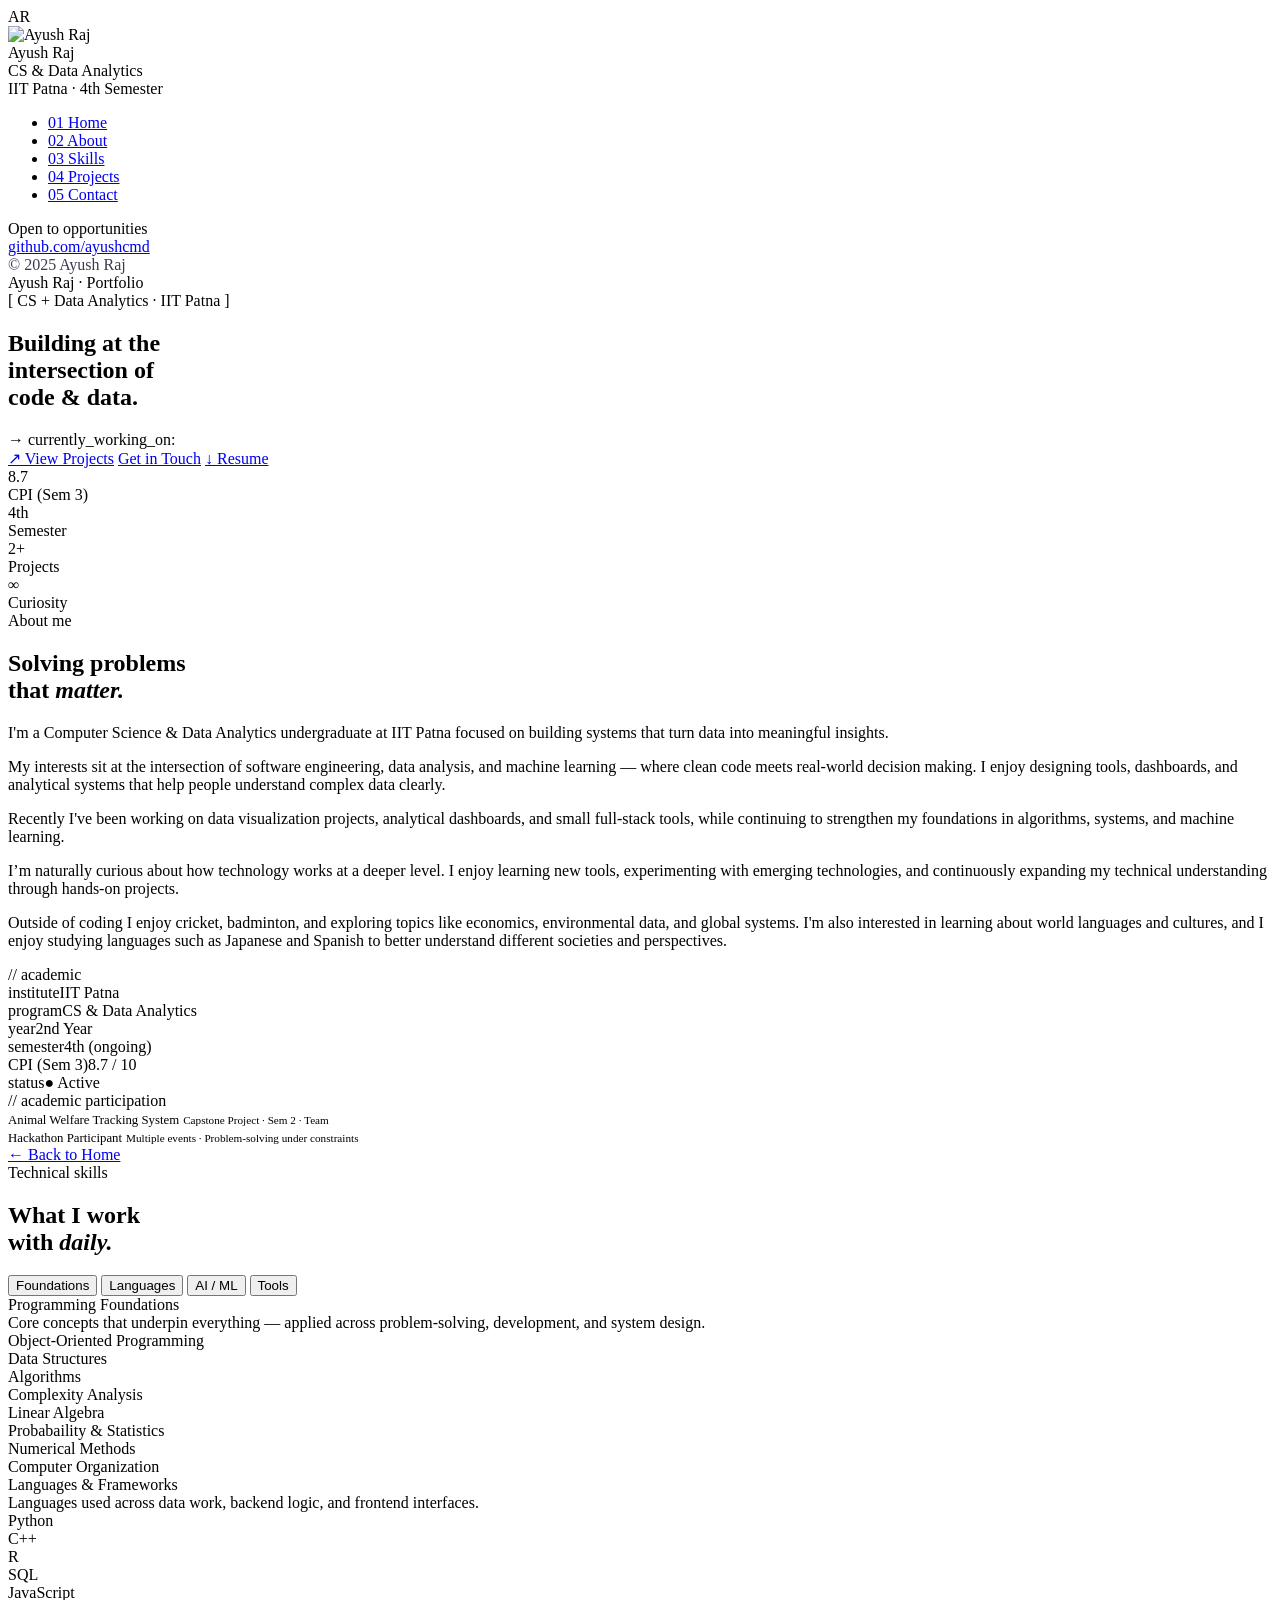
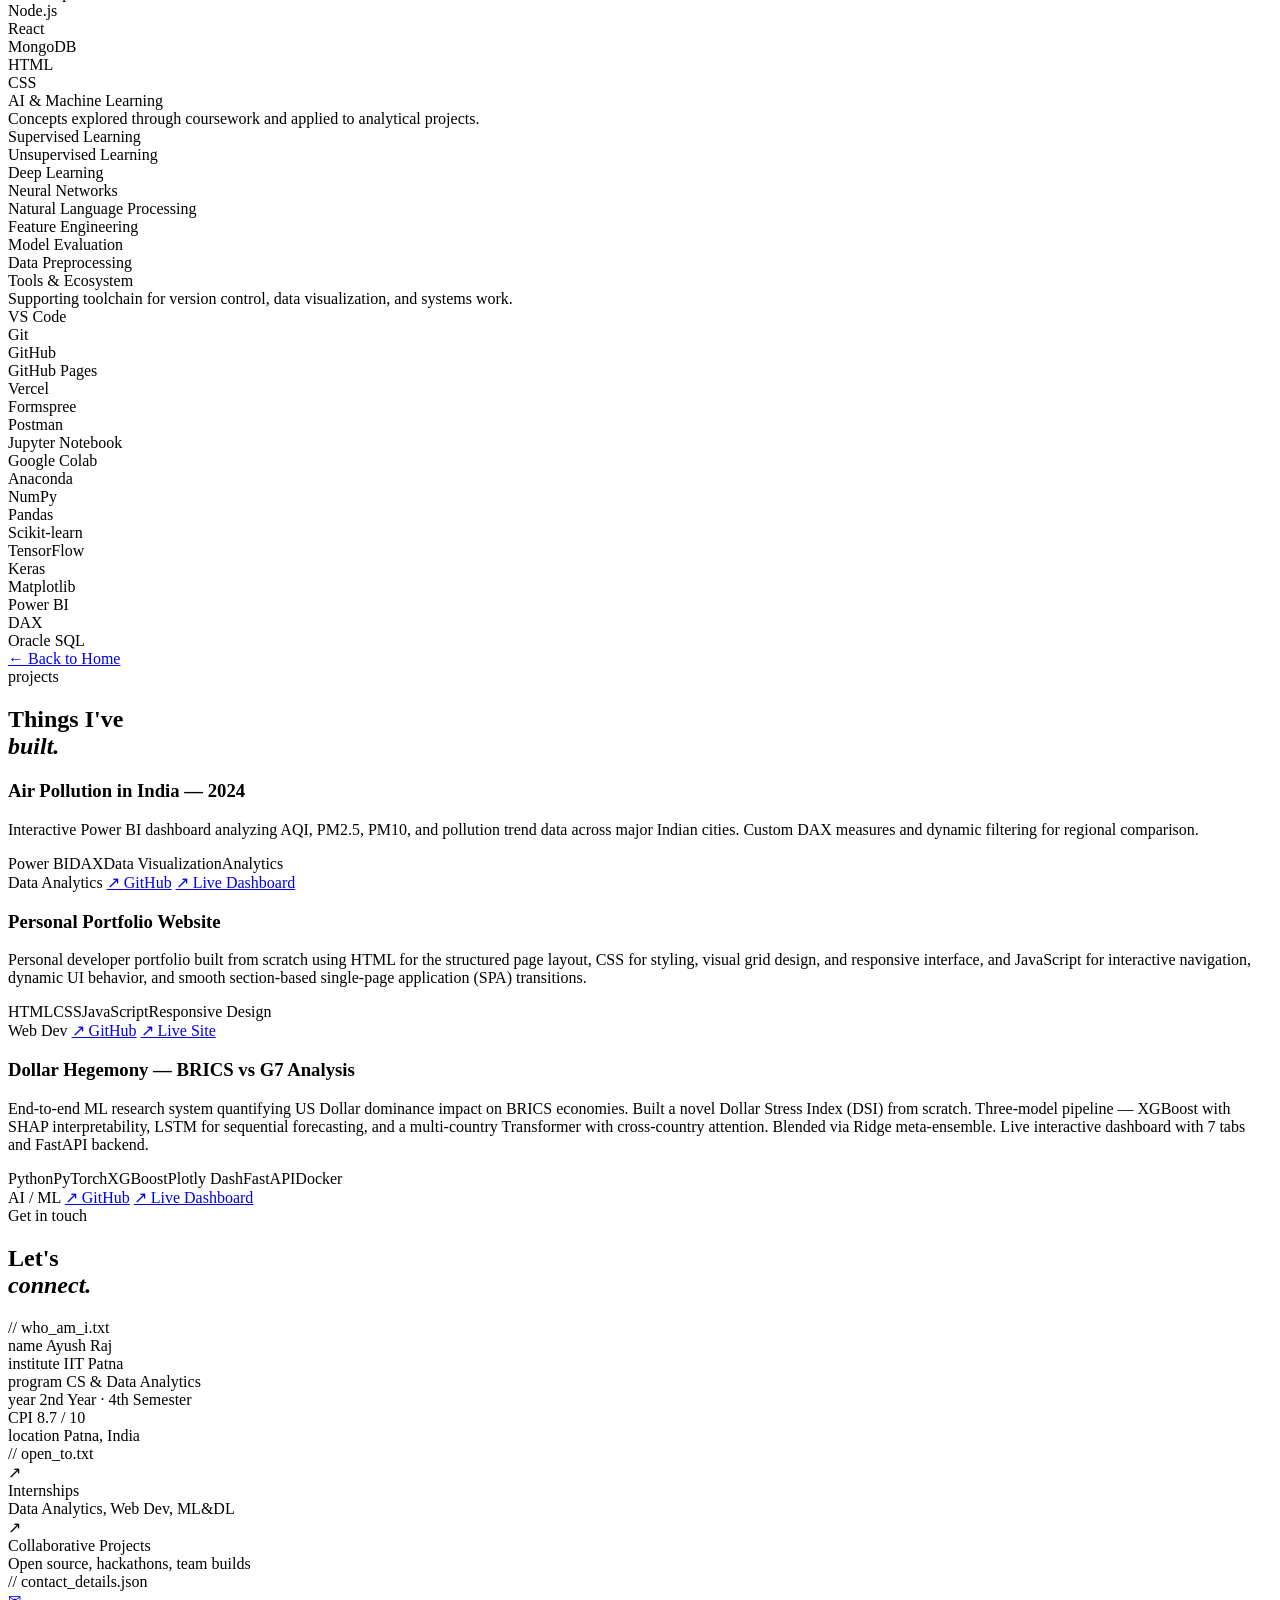
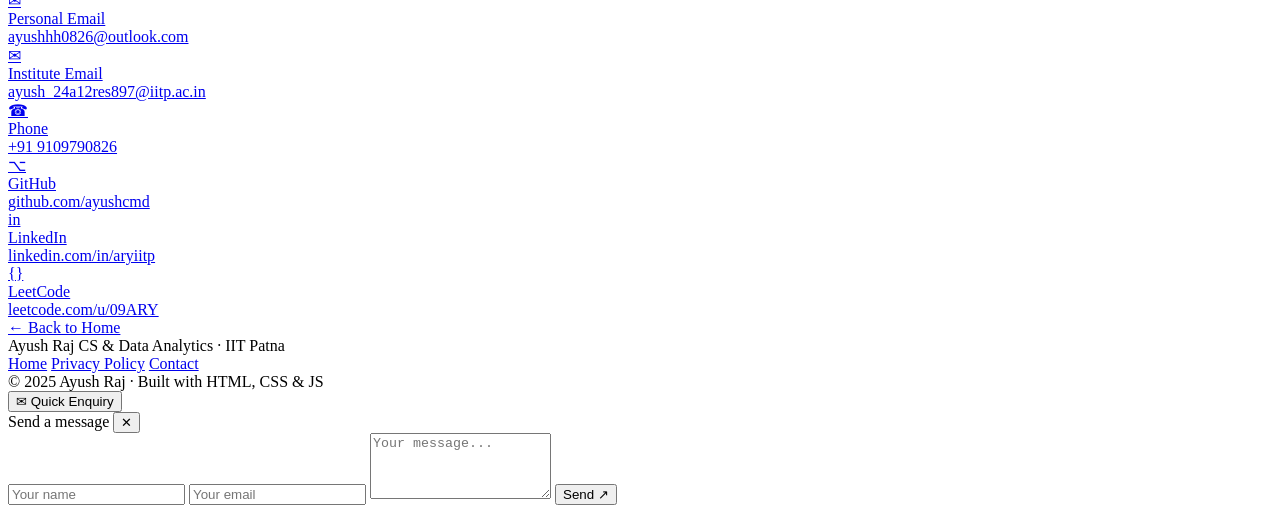
==== index.html @ ccffc826 "feat: update Dollar Hegemony project card with live links" ====
<!DOCTYPE html>
<html lang="en">
<head>
  <meta charset="UTF-8" />
  <meta name="viewport" content="width=device-width, initial-scale=1.0" />
  <title>Ayush Raj — Portfolio</title>

  <!-- Google Fonts -->
  <link rel="preconnect" href="https://fonts.googleapis.com">
  <link href="https://fonts.googleapis.com/css2?family=Syne:wght@400;600;700;800&family=JetBrains+Mono:wght@300;400;500&family=Instrument+Serif:ital@0;1&display=swap" rel="stylesheet">

  <!-- Stylesheet -->
  <link rel="stylesheet" href="style.css" />
</head>
<body>

<div id="cursor-dot"></div>
<div id="cursor-ring"></div>
<div id="grid-bg"></div>
<div id="glow-blob"></div>
<div class="mobile-header">
  <div class="mobile-brand">AR</div>
  <div class="hamburger" id="hamburger"><span></span><span></span><span></span></div>
</div>

<aside class="sidebar" id="sidebar">
  <div class="sidebar-brand">
  <img src="assets/ayush.png" alt="Ayush Raj" class="sidebar-avatar" />
  <div class="brand-name">Ayush Raj</div>
  <div class="brand-role">CS &amp; Data Analytics</div>
  <div class="coord-marker">IIT Patna · 4th Semester</div>
</div>
  
  <ul class="sidebar-nav">
    <li><a href="#" data-section="home" class="active"><span class="nav-index">01</span> Home</a></li>
    <li><a href="#" data-section="about"><span class="nav-index">02</span> About</a></li>
    <li><a href="#" data-section="skills"><span class="nav-index">03</span> Skills</a></li>
    <li><a href="#" data-section="projects"><span class="nav-index">04</span> Projects</a></li>
    <li><a href="#" data-section="contact"><span class="nav-index">05</span> Contact</a></li>
  </ul>
  <div class="sidebar-footer">
    <div class="status-row"><div class="status-dot"></div><span>Open to opportunities</span></div>
    <a href="https://github.com/ayushcmd" target="_blank">github.com/ayushcmd</a><br>
    <span style="color:#3a3a50">© 2025 Ayush Raj</span>
  </div>
</aside>
<main class="main">
  <section id="home" class="section active">
    <div class="section-label">Ayush Raj · Portfolio</div>
    <div class="home-eyebrow">[ CS + Data Analytics · IIT Patna ]</div>
    <h1 class="home-title">Building at the<br>intersection of<br><span class="italic-name">code &amp; data.</span></h1>
    <div class="typewriter-wrap"><span class="typewriter-prefix">→ currently_working_on:</span><span id="typewriter"></span><span class="typewriter-cursor"></span></div>
    <div class="home-cta">
      <a href="#" class="btn-primary" data-section="projects">↗ View Projects</a>
      <a href="#" class="btn-ghost" data-section="contact">Get in Touch</a>
      <a href="#" class="btn-resume" title="Resume coming soon">↓ Resume</a>
      
    </div>
    <div class="home-stats">
      <div class="stat-chip"><div class="stat-value">8.7</div><div class="stat-label">CPI (Sem 3)</div></div>
      <div class="stat-chip"><div class="stat-value">4th</div><div class="stat-label">Semester</div></div>
      <div class="stat-chip"><div class="stat-value">2+</div><div class="stat-label">Projects</div></div>
      <div class="stat-chip"><div class="stat-value">∞</div><div class="stat-label">Curiosity</div></div>
    </div>
   
</div>  
  </section>
  
  <section id="about" class="section">
    <div class="section-label">About me</div>
    <div class="about-grid">
      <div class="about-left">
        <h2>Solving problems<br>that <em>matter.</em></h2>
        <div class="about-body">
          <p>I'm a Computer Science & Data Analytics undergraduate at IIT Patna focused on building systems that turn data into meaningful insights.</p>
          <p> My interests sit at the intersection of software engineering, data analysis, and machine learning — where clean code meets real-world decision making. I enjoy designing tools, dashboards, and analytical systems that help people understand complex data clearly.</p>
          <p> Recently I've been working on data visualization projects, analytical dashboards, and small full-stack tools, while continuing to strengthen my foundations in algorithms, systems, and machine learning.</p>
          <p> I’m naturally curious about how technology works at a deeper level. I enjoy learning new tools, experimenting with emerging technologies, and continuously expanding my technical understanding through hands-on projects.</p>
          <p> Outside of coding I enjoy cricket, badminton, and exploring topics like economics, environmental data, and global systems. I'm also interested in learning about world languages and cultures, and I enjoy studying languages such as Japanese and Spanish to better understand different societies and perspectives.</p>
        </div>
        
      </div>
      <div class="about-right">
        <div class="academic-card">
          <div class="academic-card-title">// academic</div>
          <div class="academic-rows">
            <div class="academic-row"><span class="key">institute</span><span class="val">IIT Patna</span></div>
            <div class="academic-row"><span class="key">program</span><span class="val">CS &amp; Data Analytics</span></div>
            <div class="academic-row"><span class="key">year</span><span class="val">2nd Year</span></div>
            <div class="academic-row"><span class="key">semester</span><span class="val">4th (ongoing)</span></div>
            <div class="academic-row"><span class="key">CPI (Sem 3)</span><span class="val highlight-cpi">8.7 / 10</span></div>
            <div class="academic-row"><span class="key">status</span><span class="val" style="color:var(--mint)">● Active</span></div>
          </div>
        </div>
        <div class="academic-card">
          <div class="academic-card-title">// academic participation</div>
          <div class="academic-rows">
            <div class="academic-row" style="flex-direction:column;align-items:flex-start;gap:6px">
              <span class="val" style="font-size:.8rem">Animal Welfare Tracking System</span>
              <span class="key" style="font-size:.7rem">Capstone Project · Sem 2 · Team</span>
            </div>
            <div class="academic-row" style="flex-direction:column;align-items:flex-start;gap:6px">
              <span class="val" style="font-size:.8rem">Hackathon Participant</span>
              <span class="key" style="font-size:.7rem">Multiple events · Problem-solving under constraints</span>
            </div>
          </div>
        </div>
      </div>
    </div>
    <a href="#" class="btn-ghost" data-section="home" style="margin-top:40px;">← Back to Home</a>
  </section>
  <section id="skills" class="section">
    <div class="section-label">Technical skills</div>
    <div class="skills-header"><h2>What I work<br>with <em>daily.</em></h2></div>
    <div class="skills-body">
      <div class="skill-category-list">
        <button class="skill-cat-btn active" data-panel="foundations"><span class="cat-dot"></span> Foundations</button>
        <button class="skill-cat-btn" data-panel="languages"><span class="cat-dot"></span> Languages</button>
        <button class="skill-cat-btn" data-panel="ai-ml"><span class="cat-dot"></span> AI / ML</button>
        <button class="skill-cat-btn" data-panel="tools"><span class="cat-dot"></span> Tools</button>
      </div>
        
      <div class="skill-panels">
        <div class="skill-panel active" id="panel-foundations">
          <div class="skill-panel-title">Programming Foundations</div>
          <div class="skill-panel-desc">Core concepts that underpin everything — applied across problem-solving, development, and system design.</div>
        <div class="skill-tag-grid">
          <div class="skill-tag" data-tooltip="Sem 1 2024&#10 Core of C++ coursework">Object-Oriented Programming</div>
          <div class="skill-tag" data-tooltip="Sem 2 2025&#10 Arrays, stacks, queues & trees in Data Structures course">Data Structures</div>
          <div class="skill-tag" data-tooltip="Sem 3 2025&#10 Sorting, searching & algorithm design principles">Algorithms</div> 
          <div class="skill-tag" data-tooltip="Sem 3 2025&#10 Time & space complexity analysis of algorithms">Complexity Analysis</div>
          <div class="skill-tag" data-tooltip="Sem 2 2025&#10 Matrix operations and vector spaces for ML foundations">Linear Algebra</div>
          <div class="skill-tag" data-tooltip="Sem 1 · 2 · 3 2025&#10   Probability distributions and statistical inference">Probabaility & Statistics</div>
          <div class="skill-tag" data-tooltip="Sem 2 2025&#10 Numerical computation methods for data analysis">Numerical Methods</div>
          <div class="skill-tag" data-tooltip="Sem 1 ·  4  2024–25&#10;Digital electronics and CPU architecture">Computer Organization</div>
        </div>
         </div>
        <div class="skill-panel" id="panel-languages">
          <div class="skill-panel-title">Languages &amp; Frameworks</div>
          <div class="skill-panel-desc">Languages used across data work, backend logic, and frontend interfaces.</div>
          <div class="skill-tag-grid">
          <div class="skill-tag" data-tooltip="Sem 1 · 2024&#10;Primary language for data analysis and ML coursework">Python</div>
          <div class="skill-tag" data-tooltip="Sem 1 · 2024&#10;OOP concepts and competitive programming">C++</div>
          <div class="skill-tag" data-tooltip="Self-taught · 2025&#10;Statistical computing and data analysis">R</div>
          <div class="skill-tag" data-tooltip="Sem 4 · 2026&#10;Relational database queries and data management">SQL</div>
          <div class="skill-tag" data-tooltip="Sem 4 · 2026&#10;DOM manipulation and client-side logic">JavaScript</div>
          <div class="skill-tag" data-tooltip="Sem 4 · 2026&#10;Backend development and REST APIs">Node.js</div>
          <div class="skill-tag" data-tooltip="Self-taught · 2026&#10;Component-based frontend development">React</div>
          <div class="skill-tag" data-tooltip="Sem 4 · 2026&#10;NoSQL database and document-based storage">MongoDB</div>
          <div class="skill-tag" data-tooltip="Sem 4 · 2026&#10;Semantic structure for web interfaces">HTML</div>
          <div class="skill-tag" data-tooltip="Sem 4 · 2026&#10;Responsive design and UI styling">CSS</div>
        </div>
         
        </div>
        <div class="skill-panel" id="panel-ai-ml">
          <div class="skill-panel-title">AI &amp; Machine Learning</div>
          <div class="skill-panel-desc">Concepts explored through coursework and applied to analytical projects.</div>
         <div class="skill-tag-grid">
         <div class="skill-tag" data-tooltip="2025–2026&#10;Regression and classification models">Supervised Learning</div>
         <div class="skill-tag" data-tooltip="2025–2026&#10;Clustering and dimensionality reduction">Unsupervised Learning</div>
         <div class="skill-tag" data-tooltip="2025–2026&#10;Deep neural network architectures">Deep Learning</div>
         <div class="skill-tag" data-tooltip="2025–2026&#10;Forward propagation and backpropagation">Neural Networks</div>
         <div class="skill-tag" data-tooltip="2025–2026&#10;Text processing and language models">Natural Language Processing</div>
         <div class="skill-tag" data-tooltip="2025–2026&#10;Feature extraction and transformation">Feature Engineering</div>
         <div class="skill-tag" data-tooltip="2025–2026&#10;Model validation and performance metrics">Model Evaluation</div>
         <div class="skill-tag" data-tooltip="2025–2026&#10;Cleaning and preparing datasets for ML">Data Preprocessing</div>
       </div>
          
        </div>
        <div class="skill-panel" id="panel-tools">
          <div class="skill-panel-title">Tools &amp; Ecosystem</div>
          <div class="skill-panel-desc">Supporting toolchain for version control, data visualization, and systems work.</div>
          <div class="skill-tag-grid">
          <div class="skill-tag" data-tooltip="2024–2026&#10;Primary development environment">VS Code</div>
          <div class="skill-tag" data-tooltip="2024–2026&#10;Version control for projects">Git</div>
          <div class="skill-tag" data-tooltip="2024–2026&#10;Code hosting and collaboration">GitHub</div>
          <div class="skill-tag" data-tooltip="2025–2026&#10;Hosting static websites and portfolios">GitHub Pages</div>
          <div class="skill-tag" data-tooltip="2026&#10;Frontend deployment and hosting platform">Vercel</div>
          <div class="skill-tag" data-tooltip="2026&#10;Form handling and backend integration for static sites">Formspree</div>
          <div class="skill-tag" data-tooltip="2026&#10;API testing and request debugging">Postman</div>
          <div class="skill-tag" data-tooltip="2025–2026&#10;Interactive notebooks for data analysis and ML experiments">Jupyter Notebook</div>
          <div class="skill-tag" data-tooltip="2025–2026&#10;Cloud notebooks for machine learning experiments">Google Colab</div>
          <div class="skill-tag" data-tooltip="2025–2026&#10;Python environment and package management">Anaconda</div>
          <div class="skill-tag" data-tooltip="2025–2026&#10;Numerical computing with arrays">NumPy</div>
          <div class="skill-tag" data-tooltip="2025–2026&#10;Data manipulation and analysis">Pandas</div>
          <div class="skill-tag" data-tooltip="2025–2026&#10;Machine learning models and utilities">Scikit-learn</div>
          <div class="skill-tag" data-tooltip="2025–2026&#10;Deep learning framework">TensorFlow</div>
          <div class="skill-tag" data-tooltip="2025–2026&#10;High-level neural network API">Keras</div>
          <div class="skill-tag" data-tooltip="2025–2026&#10;Data visualization and plotting">Matplotlib</div>
          <div class="skill-tag" data-tooltip="2024–2026&#10;Interactive dashboards and analytics">Power BI</div>
          <div class="skill-tag" data-tooltip="2025–2026&#10;Data modeling and expressions in Power BI">DAX</div>
          <div class="skill-tag" data-tooltip="2025–2026&#10;Relational database queries and schema design">Oracle SQL</div>
       </div>
        </div>
      </div>
    </div>
    <a href="#" class="btn-ghost" data-section="home" style="margin-top:40px;">← Back to Home</a>
  </section>
  <section id="projects" class="section">
    <div class="section-label"> projects</div>
    <div class="projects-header"><h2>Things I've<br><em>built.</em></h2></div>
    <div class="project-list">
      <div class="project-item">
        <div>
          <h3>Air Pollution in India — 2024</h3>
          <p class="project-desc">Interactive Power BI dashboard analyzing AQI, PM2.5, PM10, and pollution trend data across major Indian cities. Custom DAX measures and dynamic filtering for regional comparison.</p>
          <div class="project-tech"><span>Power BI</span><span>DAX</span><span>Data Visualization</span><span>Analytics</span></div>
        </div>
        <div class="project-links-col">
          <span class="proj-badge">Data Analytics</span>
          <a href="https://github.com/ayushcmd/AQI-PowerBI-Dashboard" target="_blank" class="proj-link">↗ GitHub</a>
          <a href="https://app.powerbi.com/links/aZY0sC6VfJ?ctid=a57f7d92-038e-4d4c-8265-7cd2beb33b34&pbi_source=linkShare" target="_blank" class="proj-link">↗ Live Dashboard</a>
        </div>
      </div>
      <div class="project-item">
        <div>
          <h3>Personal Portfolio Website</h3>
          <p class="project-desc">Personal developer portfolio built from scratch using HTML for the structured page layout, CSS for styling, visual grid design, and responsive interface, and JavaScript for interactive navigation, dynamic UI behavior, and smooth section-based single-page application (SPA) transitions.</p>
          <div class="project-tech"><span>HTML</span><span>CSS</span><span>JavaScript</span><span>Responsive Design</span></div>
        </div>
        <div class="project-links-col">
          <span class="proj-badge">Web Dev</span>
          <a href="https://github.com/ayushcmd/portfolio-website" target="_blank" class="proj-link">↗ GitHub</a>
          <a href="https://ayushcmd.github.io/portfolio-website/" target="_blank" class="proj-link">↗ Live Site</a>
        </div>
      </div>
      <div class="project-item">
        <div>
          <h3>Dollar Hegemony — BRICS vs G7 Analysis</h3>
          <p class="project-desc">End-to-end ML research system quantifying US Dollar dominance impact on BRICS economies. Built a novel Dollar Stress Index (DSI) from scratch. Three-model pipeline — XGBoost with SHAP interpretability, LSTM for sequential forecasting, and a multi-country Transformer with cross-country attention. Blended via Ridge meta-ensemble. Live interactive dashboard with 7 tabs and FastAPI backend.</p>
          <div class="project-tech"><span>Python</span><span>PyTorch</span><span>XGBoost</span><span>Plotly Dash</span><span>FastAPI</span><span>Docker</span></div>
        </div>
        <div class="project-links-col">
          <span class="proj-badge">AI / ML</span>
          <a href="https://github.com/ayushcmd/dollar-hegemony" target="_blank" class="proj-link">↗ GitHub</a>
          <a href="https://huggingface.co/spaces/Ayush0826/dollar-hegemony" target="_blank" class="proj-link">↗ Live Dashboard</a>
        </div>
      </div>

  </section>
<section id="contact" class="section">
  <div class="section-label">Get in touch</div>

  <!-- HEADING -->
  <div class="contact-header">
    <h2>Let's<br><em>connect.</em></h2>
  </div>

  <!-- BLOCK 1: Who am I -->
  <div class="contact-block">
    <div class="contact-block-title">// who_am_i.txt</div>
    <div class="contact-who-grid">
      <div class="contact-who-item">
        <span class="contact-who-key">name</span>
        <span class="contact-who-val">Ayush Raj</span>
      </div>
      <div class="contact-who-item">
        <span class="contact-who-key">institute</span>
        <span class="contact-who-val">IIT Patna</span>
      </div>
      <div class="contact-who-item">
        <span class="contact-who-key">program</span>
        <span class="contact-who-val">CS &amp; Data Analytics</span>
      </div>
      <div class="contact-who-item">
        <span class="contact-who-key">year</span>
        <span class="contact-who-val">2nd Year · 4th Semester</span>
      </div>
      <div class="contact-who-item">
        <span class="contact-who-key">CPI</span>
        <span class="contact-who-val" style="color:var(--amber)">8.7 / 10</span>
      </div>
      <div class="contact-who-item">
        <span class="contact-who-key">location</span>
        <span class="contact-who-val">Patna, India</span>
      </div>
    </div>
  </div>

  <!-- BLOCK 2: Looking For -->
  <div class="contact-block">
    <div class="contact-block-title">// open_to.txt</div>
    <div class="contact-opento-grid">
      <div class="contact-opento-item">
        <span class="opento-icon">↗</span>
        <div>
          <div class="opento-title">Internships</div>
          <div class="opento-desc">Data Analytics, Web Dev, ML&DL </div>
        </div>
      </div>
      <div class="contact-opento-item">
        <span class="opento-icon">↗</span>
        <div>
          <div class="opento-title">Collaborative Projects</div>
          <div class="opento-desc">Open source, hackathons, team builds</div>
        </div>
      </div>
    </div>
  </div>

  <!-- BLOCK 3: Contact Details -->
  <div class="contact-block">
    <div class="contact-block-title">// contact_details.json</div>
    <div class="contact-links-grid">

      <a href="mailto:ayushhh0826@outlook.com" class="contact-link-card">
        <div class="clc-icon">✉</div>
        <div class="clc-info">
          <div class="clc-label">Personal Email</div>
          <div class="clc-val">ayushhh0826@outlook.com</div>
        </div>
      </a>

      <a href="mailto:ayush_24a12res897@iitp.ac.in" class="contact-link-card">
        <div class="clc-icon">✉</div>
        <div class="clc-info">
          <div class="clc-label">Institute Email</div>
          <div class="clc-val">ayush_24a12res897@iitp.ac.in</div>
        </div>
      </a>

      <a href="tel:+917509285203" class="contact-link-card">
        <div class="clc-icon">☎</div>
        <div class="clc-info">
          <div class="clc-label">Phone</div>
          <div class="clc-val">+91 9109790826</div>
        </div>
      </a>

      <a href="https://github.com/ayushcmd/" target="_blank" class="contact-link-card">
        <div class="clc-icon">⌥</div>
        <div class="clc-info">
          <div class="clc-label">GitHub</div>
          <div class="clc-val">github.com/ayushcmd</div>
        </div>
      </a>

      <a href="https://www.linkedin.com/in/aryiitp/" target="_blank" class="contact-link-card">
        <div class="clc-icon">in</div>
        <div class="clc-info">
          <div class="clc-label">LinkedIn</div>
          <div class="clc-val">linkedin.com/in/aryiitp</div>
        </div>
      </a>

      <a href="https://leetcode.com/u/09ARY/" target="_blank" class="contact-link-card">
        <div class="clc-icon">{}</div>
        <div class="clc-info">
          <div class="clc-label">LeetCode</div>
          <div class="clc-val">leetcode.com/u/09ARY</div>
        </div>
      </a>

      

    </div>
  </div>

  <a href="#" class="btn-ghost" data-section="home" style="margin-top:40px;">← Back to Home</a>
</section>
  
</main>

<footer class="site-footer">
  <div class="footer-inner">
    <div class="footer-left">
      <span class="footer-brand">Ayush Raj</span>
      <span class="footer-sub">CS &amp; Data Analytics · IIT Patna</span>
    </div>
    <div class="footer-center">
      <a href="index.html">Home</a>
      <a href="privacy.html" target="_blank">Privacy Policy</a>
      <a href="mailto:ayushhh0826@outlook.com">Contact</a>
    </div>
    <div class="footer-right">© 2025 Ayush Raj · Built with HTML, CSS &amp; JS</div>
  </div>
</footer>

<div class="enquiry-float" id="enquiry-float">
  <button class="enquiry-btn" id="enquiry-toggle">
    <span class="enquiry-icon">✉</span>
    <span class="enquiry-text">Quick Enquiry</span>
  </button>
  <div class="enquiry-form" id="enquiry-form">
    <div class="enquiry-form-header">
      <span>Send a message</span>
      <button id="enquiry-close">✕</button>
    </div>
    <input type="text" id="enq-name" placeholder="Your name" />
    <input type="email" id="enq-email" placeholder="Your email" />
    <textarea id="enq-msg" placeholder="Your message..." rows="4"></textarea>
    <button class="enquiry-submit" id="enq-submit">Send ↗</button>
    <p class="enquiry-status" id="enq-status"></p>
  </div>
</div>


  <!-- Script -->
  <script src="script.js"></script>
</body>
</html>
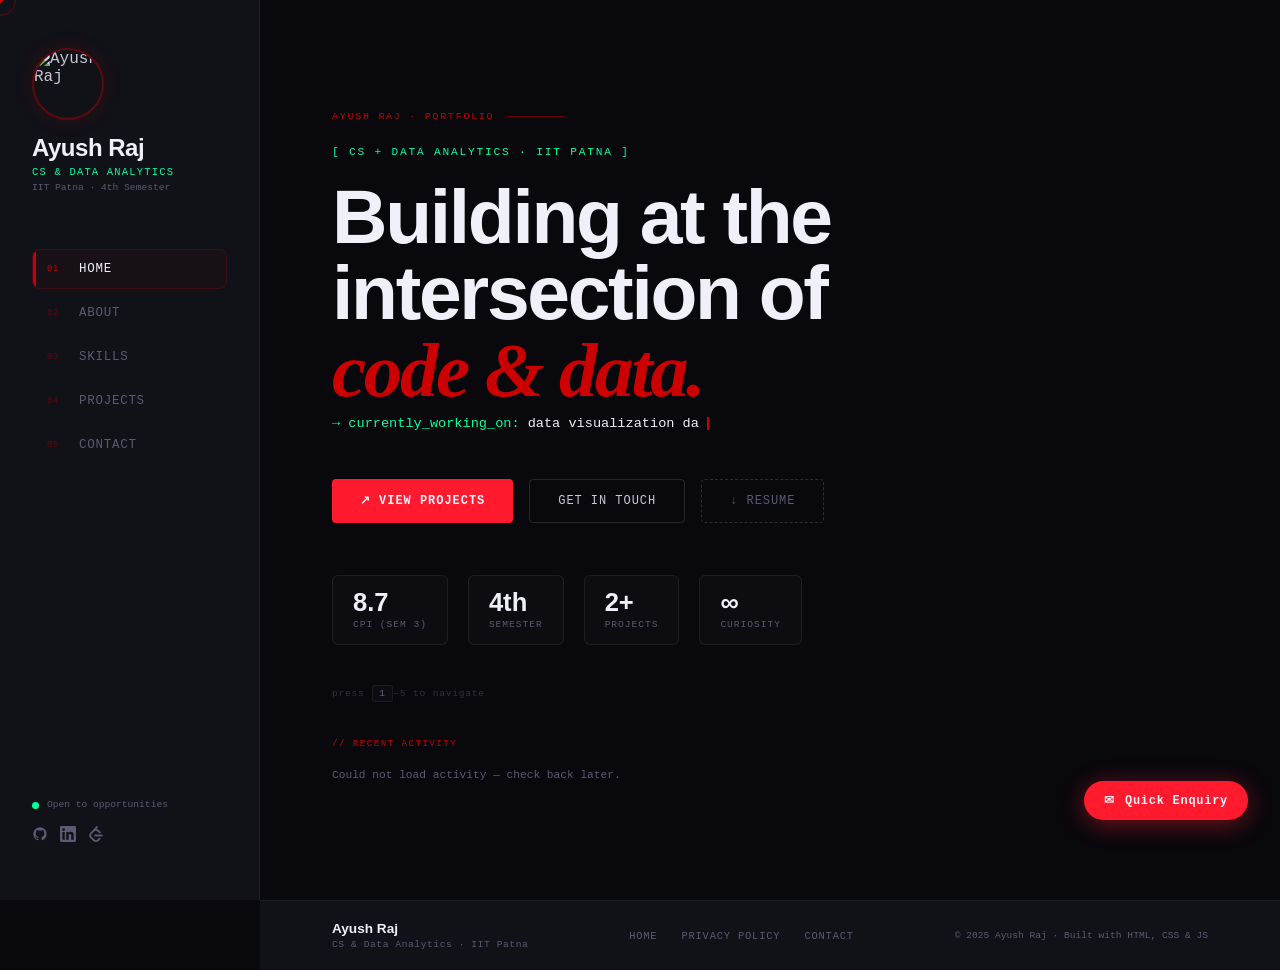
==== commit 64e81db7: "feat: update AYUSH RAJ block formation + fix HTML/CSS bugs + README" ====
--- a/index.html
+++ b/index.html
@@ -14,10 +14,10 @@
 </head>
 <body>
 
+<div id="scroll-progress"></div>
 <div id="cursor-dot"></div>
 <div id="cursor-ring"></div>
-<div id="grid-bg"></div>
-<div id="glow-blob"></div>
+<canvas id="ra-canvas"></canvas>
 <div class="mobile-header">
   <div class="mobile-brand">AR</div>
   <div class="hamburger" id="hamburger"><span></span><span></span><span></span></div>
@@ -40,9 +40,18 @@
   </ul>
   <div class="sidebar-footer">
     <div class="status-row"><div class="status-dot"></div><span>Open to opportunities</span></div>
-    <a href="https://github.com/ayushcmd" target="_blank">github.com/ayushcmd</a><br>
-    <span style="color:#3a3a50">© 2025 Ayush Raj</span>
-  </div>
+    <div style="display:flex;gap:12px;margin-top:6px;margin-bottom:4px;align-items:center;">
+  <a href="https://github.com/ayushcmd" target="_blank" title="GitHub" style="color:var(--text-dim);transition:color 0.2s" onmouseover="this.style.color='var(--amber)'" onmouseout="this.style.color='var(--text-dim)'">
+    <svg viewBox="0 0 24 24" fill="currentColor" width="16" height="16"><path d="M12 2C6.477 2 2 6.477 2 12c0 4.418 2.865 8.166 6.839 9.489.5.092.682-.217.682-.482 0-.237-.009-.868-.013-1.703-2.782.604-3.369-1.342-3.369-1.342-.454-1.154-1.11-1.462-1.11-1.462-.908-.62.069-.608.069-.608 1.003.07 1.531 1.03 1.531 1.03.892 1.529 2.341 1.087 2.91.832.092-.647.35-1.088.636-1.338-2.22-.253-4.555-1.11-4.555-4.943 0-1.091.39-1.984 1.029-2.683-.103-.253-.446-1.27.098-2.647 0 0 .84-.269 2.75 1.025A9.578 9.578 0 0 1 12 6.836a9.59 9.59 0 0 1 2.504.337c1.909-1.294 2.747-1.025 2.747-1.025.546 1.377.202 2.394.1 2.647.64.699 1.028 1.592 1.028 2.683 0 3.842-2.339 4.687-4.566 4.935.359.309.678.919.678 1.852 0 1.336-.012 2.415-.012 2.743 0 .267.18.578.688.48C19.138 20.163 22 16.418 22 12c0-5.523-4.477-10-10-10z"/></svg>
+  </a>
+  <a href="https://www.linkedin.com/in/aryiitp/" target="_blank" title="LinkedIn" style="color:var(--text-dim);transition:color 0.2s" onmouseover="this.style.color='var(--amber)'" onmouseout="this.style.color='var(--text-dim)'">
+    <svg viewBox="0 0 24 24" fill="currentColor" width="16" height="16"><path d="M20.447 20.452h-3.554v-5.569c0-1.328-.027-3.037-1.852-3.037-1.853 0-2.136 1.445-2.136 2.939v5.667H9.351V9h3.414v1.561h.046c.477-.9 1.637-1.85 3.37-1.85 3.601 0 4.267 2.37 4.267 5.455v6.286zM5.337 7.433a2.062 2.062 0 0 1-2.063-2.065 2.064 2.064 0 1 1 2.063 2.065zm1.782 13.019H3.555V9h3.564v11.452zM22.225 0H1.771C.792 0 0 .774 0 1.729v20.542C0 23.227.792 24 1.771 24h20.451C23.2 24 24 23.227 24 22.271V1.729C24 .774 23.2 0 22.222 0h.003z"/></svg>
+  </a>
+  <a href="https://leetcode.com/u/09ARY/" target="_blank" title="LeetCode" style="color:var(--text-dim);transition:color 0.2s" onmouseover="this.style.color='var(--amber)'" onmouseout="this.style.color='var(--text-dim)'">
+    <svg viewBox="0 0 24 24" fill="currentColor" width="16" height="16"><path d="M13.483 0a1.374 1.374 0 0 0-.961.438L7.116 6.226l-3.854 4.126a5.266 5.266 0 0 0-1.209 2.104 5.35 5.35 0 0 0-.125.513 5.527 5.527 0 0 0 .062 2.362 5.83 5.83 0 0 0 .349 1.017 5.938 5.938 0 0 0 1.271 1.818l4.277 4.193.039.038c2.248 2.165 5.852 2.133 8.063-.074l2.396-2.392c.54-.54.54-1.414.003-1.955a1.378 1.378 0 0 0-1.951-.003l-2.396 2.392a3.021 3.021 0 0 1-4.205.038l-.02-.019-4.276-4.193c-.652-.64-.972-1.469-.948-2.263a2.68 2.68 0 0 1 .066-.523 2.545 2.545 0 0 1 .619-1.164L9.13 8.114c1.058-1.134 3.204-1.27 4.43-.278l3.501 2.831c.593.48 1.461.387 1.94-.207a1.384 1.384 0 0 0-.207-1.943l-3.5-2.831c-.8-.647-1.766-1.045-2.774-1.202l2.015-2.158A1.384 1.384 0 0 0 13.483 0zm-2.866 12.815a1.38 1.38 0 0 0-1.38 1.382 1.38 1.38 0 0 0 1.38 1.382H20.79a1.38 1.38 0 0 0 1.38-1.382 1.38 1.38 0 0 0-1.38-1.382z"/></svg>
+  </a>
+</div>
+
 </aside>
 <main class="main">
   <section id="home" class="section active">
@@ -62,6 +71,13 @@
       <div class="stat-chip"><div class="stat-value">2+</div><div class="stat-label">Projects</div></div>
       <div class="stat-chip"><div class="stat-value">∞</div><div class="stat-label">Curiosity</div></div>
     </div>
+    <div class="keyboard-hint" id="keyboard-hint">press <kbd>1</kbd>–5 to navigate</div>
+    <div class="github-activity" id="github-activity">
+      <div class="gh-activity-title">// recent activity</div>
+      <div class="gh-events" id="gh-events">
+        <div class="gh-loading">fetching commits<span class="typewriter-cursor" style="margin-left:4px"></span></div>
+      </div>
+    </div>
    
 </div>  
   </section>
@@ -72,11 +88,15 @@
       <div class="about-left">
         <h2>Solving problems<br>that <em>matter.</em></h2>
         <div class="about-body">
-          <p>I'm a Computer Science & Data Analytics undergraduate at IIT Patna focused on building systems that turn data into meaningful insights.</p>
-          <p> My interests sit at the intersection of software engineering, data analysis, and machine learning — where clean code meets real-world decision making. I enjoy designing tools, dashboards, and analytical systems that help people understand complex data clearly.</p>
-          <p> Recently I've been working on data visualization projects, analytical dashboards, and small full-stack tools, while continuing to strengthen my foundations in algorithms, systems, and machine learning.</p>
-          <p> I’m naturally curious about how technology works at a deeper level. I enjoy learning new tools, experimenting with emerging technologies, and continuously expanding my technical understanding through hands-on projects.</p>
-          <p> Outside of coding I enjoy cricket, badminton, and exploring topics like economics, environmental data, and global systems. I'm also interested in learning about world languages and cultures, and I enjoy studying languages such as Japanese and Spanish to better understand different societies and perspectives.</p>
+          <p>CS &amp; Data Analytics undergraduate at IIT Patna (CPI 8.7) building systems at the intersection of <strong>software engineering, machine learning, and data analysis</strong>. I design tools that turn complex data into clear, actionable insight.</p>
+          <p>Recently shipped a Dollar Hegemony analysis system (XGBoost + LSTM + Transformer), a full-stack India Crime Analytics platform, and an AI fitness tracker — FitoGlobe. Always building something. Outside of tech, I follow cricket, dig into financial data, and keep a close eye on global markets.</p>
+        </div>
+        <div class="interest-list" style="margin-top:20px;">
+          <span class="interest-tag">Machine Learning</span>
+          <span class="interest-tag">Data Visualization</span>
+          <span class="interest-tag">Full-Stack Dev</span>
+          <span class="interest-tag">Financial Data</span>
+          <span class="interest-tag">Open Source</span>
         </div>
         
       </div>
@@ -96,8 +116,8 @@
           <div class="academic-card-title">// academic participation</div>
           <div class="academic-rows">
             <div class="academic-row" style="flex-direction:column;align-items:flex-start;gap:6px">
-              <span class="val" style="font-size:.8rem">Animal Welfare Tracking System</span>
-              <span class="key" style="font-size:.7rem">Capstone Project · Sem 2 · Team</span>
+              <span class="val" style="font-size:.8rem">ML-Powered Wildlife Analytics System</span>
+              <span class="key" style="font-size:.7rem">Capstone Project · Sem 2 · Python + Data Pipeline</span>
             </div>
             <div class="academic-row" style="flex-direction:column;align-items:flex-start;gap:6px">
               <span class="val" style="font-size:.8rem">Hackathon Participant</span>
@@ -107,7 +127,6 @@
         </div>
       </div>
     </div>
-    <a href="#" class="btn-ghost" data-section="home" style="margin-top:40px;">← Back to Home</a>
   </section>
   <section id="skills" class="section">
     <div class="section-label">Technical skills</div>
@@ -125,9 +144,9 @@
           <div class="skill-panel-title">Programming Foundations</div>
           <div class="skill-panel-desc">Core concepts that underpin everything — applied across problem-solving, development, and system design.</div>
         <div class="skill-tag-grid">
-          <div class="skill-tag" data-tooltip="Sem 1 2024&#10 Core of C++ coursework">Object-Oriented Programming</div>
-          <div class="skill-tag" data-tooltip="Sem 2 2025&#10 Arrays, stacks, queues & trees in Data Structures course">Data Structures</div>
-          <div class="skill-tag" data-tooltip="Sem 3 2025&#10 Sorting, searching & algorithm design principles">Algorithms</div> 
+          <div class="skill-tag" data-tooltip="Sem 1 2024&#10 Core of C++ coursework" data-level="">Object-Oriented Programming </div>
+          <div class="skill-tag" data-tooltip="Sem 2 2025&#10 Arrays, stacks, queues & trees in Data Structures course" data-level="">Data Structures</div>
+          <div class="skill-tag" data-tooltip="Sem 3 2025&#10 Sorting, searching & algorithm design principles" data-level="">Algorithms</div> 
           <div class="skill-tag" data-tooltip="Sem 3 2025&#10 Time & space complexity analysis of algorithms">Complexity Analysis</div>
           <div class="skill-tag" data-tooltip="Sem 2 2025&#10 Matrix operations and vector spaces for ML foundations">Linear Algebra</div>
           <div class="skill-tag" data-tooltip="Sem 1 · 2 · 3 2025&#10   Probability distributions and statistical inference">Probabaility & Statistics</div>
@@ -139,16 +158,20 @@
           <div class="skill-panel-title">Languages &amp; Frameworks</div>
           <div class="skill-panel-desc">Languages used across data work, backend logic, and frontend interfaces.</div>
           <div class="skill-tag-grid">
-          <div class="skill-tag" data-tooltip="Sem 1 · 2024&#10;Primary language for data analysis and ML coursework">Python</div>
-          <div class="skill-tag" data-tooltip="Sem 1 · 2024&#10;OOP concepts and competitive programming">C++</div>
+          <div class="skill-tag" data-tooltip="Sem 1 · 2024&#10;Primary language for data analysis and ML coursework" data-level="">Python</div>
+          <div class="skill-tag" data-tooltip="Sem 1 · 2024&#10;OOP concepts and competitive programming" data-level="">C++</div>
           <div class="skill-tag" data-tooltip="Self-taught · 2025&#10;Statistical computing and data analysis">R</div>
           <div class="skill-tag" data-tooltip="Sem 4 · 2026&#10;Relational database queries and data management">SQL</div>
           <div class="skill-tag" data-tooltip="Sem 4 · 2026&#10;DOM manipulation and client-side logic">JavaScript</div>
-          <div class="skill-tag" data-tooltip="Sem 4 · 2026&#10;Backend development and REST APIs">Node.js</div>
-          <div class="skill-tag" data-tooltip="Self-taught · 2026&#10;Component-based frontend development">React</div>
+          <div class="skill-tag" data-tooltip="Sem 4 · 2026&#10;Backend development and REST APIs" data-level="">Node.js</div>
+          <div class="skill-tag" data-tooltip="Self-taught · 2026&#10;Component-based frontend development" data-level="">React </div>
           <div class="skill-tag" data-tooltip="Sem 4 · 2026&#10;NoSQL database and document-based storage">MongoDB</div>
           <div class="skill-tag" data-tooltip="Sem 4 · 2026&#10;Semantic structure for web interfaces">HTML</div>
           <div class="skill-tag" data-tooltip="Sem 4 · 2026&#10;Responsive design and UI styling">CSS</div>
+          <div class="skill-tag" data-tooltip="2026&#10;Utility-first CSS framework used in FitoGlobe">Tailwind CSS</div>
+          <div class="skill-tag" data-tooltip="2026&#10;Minimal Node.js framework for REST APIs">Express.js</div>
+          <div class="skill-tag" data-tooltip="2026&#10;Type-safe ORM for PostgreSQL — used in FitoGlobe">Prisma ORM</div>
+          <div class="skill-tag" data-tooltip="2026&#10;Relational database — production DB for FitoGlobe">PostgreSQL</div>
         </div>
          
         </div>
@@ -171,8 +194,8 @@
           <div class="skill-panel-title">Tools &amp; Ecosystem</div>
           <div class="skill-panel-desc">Supporting toolchain for version control, data visualization, and systems work.</div>
           <div class="skill-tag-grid">
-          <div class="skill-tag" data-tooltip="2024–2026&#10;Primary development environment">VS Code</div>
-          <div class="skill-tag" data-tooltip="2024–2026&#10;Version control for projects">Git</div>
+          <div class="skill-tag" data-tooltip="2024–2026&#10;Primary development environment" data-level="">VS Code </div>
+          <div class="skill-tag" data-tooltip="2024–2026&#10;Version control for projects" data-level="">Git</div>
           <div class="skill-tag" data-tooltip="2024–2026&#10;Code hosting and collaboration">GitHub</div>
           <div class="skill-tag" data-tooltip="2025–2026&#10;Hosting static websites and portfolios">GitHub Pages</div>
           <div class="skill-tag" data-tooltip="2026&#10;Frontend deployment and hosting platform">Vercel</div>
@@ -184,17 +207,25 @@
           <div class="skill-tag" data-tooltip="2025–2026&#10;Numerical computing with arrays">NumPy</div>
           <div class="skill-tag" data-tooltip="2025–2026&#10;Data manipulation and analysis">Pandas</div>
           <div class="skill-tag" data-tooltip="2025–2026&#10;Machine learning models and utilities">Scikit-learn</div>
-          <div class="skill-tag" data-tooltip="2025–2026&#10;Deep learning framework">TensorFlow</div>
+          <div class="skill-tag" data-tooltip="2025–2026&#10;Deep learning framework" data-level="">TensorFlow</div>
           <div class="skill-tag" data-tooltip="2025–2026&#10;High-level neural network API">Keras</div>
           <div class="skill-tag" data-tooltip="2025–2026&#10;Data visualization and plotting">Matplotlib</div>
-          <div class="skill-tag" data-tooltip="2024–2026&#10;Interactive dashboards and analytics">Power BI</div>
+          <div class="skill-tag" data-tooltip="2024–2026&#10;Interactive dashboards and analytics" data-level="">Power BI</div>
           <div class="skill-tag" data-tooltip="2025–2026&#10;Data modeling and expressions in Power BI">DAX</div>
           <div class="skill-tag" data-tooltip="2025–2026&#10;Relational database queries and schema design">Oracle SQL</div>
+          <div class="skill-tag" data-tooltip="2025–2026&#10;Deep learning framework — LSTM & Transformer models in Dollar Hegemony">PyTorch</div>
+          <div class="skill-tag" data-tooltip="2025–2026&#10;Gradient boosting — core model in Dollar Hegemony pipeline">XGBoost</div>
+          <div class="skill-tag" data-tooltip="2025–2026&#10;Model explainability — feature importance per BRICS country">SHAP</div>
+          <div class="skill-tag" data-tooltip="2025–2026&#10;Interactive multi-tab dashboard — Dollar Hegemony live demo">Plotly Dash</div>
+          <div class="skill-tag" data-tooltip="2025–2026&#10;REST API backend — Dollar Hegemony prediction endpoints">FastAPI</div>
+          <div class="skill-tag" data-tooltip="2025–2026&#10;Containerized deployment — Dollar Hegemony API & dashboard">Docker</div>
+          <div class="skill-tag" data-tooltip="2026&#10;React charting library — India Crime Analytics dashboards">Recharts</div>
+          <div class="skill-tag" data-tooltip="2026&#10;Canvas-based charts — India Crime Analytics visualizations">Chart.js</div>
+          <div class="skill-tag" data-tooltip="2026&#10;Cloud-hosted MongoDB — India Crime Analytics backend">MongoDB Atlas</div>
        </div>
         </div>
       </div>
     </div>
-    <a href="#" class="btn-ghost" data-section="home" style="margin-top:40px;">← Back to Home</a>
   </section>
   <section id="projects" class="section">
     <div class="section-label"> projects</div>
@@ -237,6 +268,32 @@
         </div>
       </div>
 
+      <div class="project-item">
+        <div>
+          <h3>India Crime Analytics Dashboard</h3>
+          <p class="project-desc">Crime intelligence platform built on NCRB data — 755,380+ crimes tracked across 28 states + UTs spanning 7 years. Features 11 analytics modules: interactive SVG India map color-coded by crime risk, trend analysis, state report cards, and side-by-side state comparisons. Includes Groq AI chatbot for natural-language crime queries and an emergency helplines directory.</p>
+          <div class="project-tech"><span>React</span><span>Node.js</span><span>MongoDB</span><span>Python</span><span>Groq AI</span><span>Vercel</span></div>
+        </div>
+        <div class="project-links-col">
+          <span class="proj-badge">Full-Stack</span>
+          <a href="https://github.com/ayushcmd/india-crime-analytics" target="_blank" class="proj-link">↗ GitHub</a>
+          <a href="https://india-crime-analytics.vercel.app" target="_blank" class="proj-link">↗ Live Demo</a>
+        </div>
+      </div>
+
+      <div class="project-item">
+        <div>
+          <h3>FitoGlobe — AI Fitness Tracker</h3>
+          <p class="project-desc">Multilingual AI fitness companion supporting 4 languages (EN / ES / JA / KO) with auto-detected units (kg/lbs) by country. Tracks workouts, logs nutrition with macro calculator, and delivers personalized coaching via Groq AI chatbot and food scanner. Full authentication with JWT + Google OAuth.</p>
+          <div class="project-tech"><span>React + Vite</span><span>Node.js</span><span>PostgreSQL</span><span>Prisma</span><span>Groq AI</span><span>Google OAuth</span></div>
+        </div>
+        <div class="project-links-col">
+          <span class="proj-badge">Full-Stack</span>
+          <a href="https://github.com/ayushcmd/fitoglobe" target="_blank" class="proj-link">↗ GitHub</a>
+          <a href="https://fitoglobe.vercel.app" target="_blank" class="proj-link">↗ Live Demo</a>
+        </div>
+      </div>
+    </div>
   </section>
 <section id="contact" class="section">
   <div class="section-label">Get in touch</div>
@@ -248,7 +305,7 @@
 
   <!-- BLOCK 1: Who am I -->
   <div class="contact-block">
-    <div class="contact-block-title">// who_am_i.txt</div>
+    <div class="contact-block-title">//Current Profile </div>
     <div class="contact-who-grid">
       <div class="contact-who-item">
         <span class="contact-who-key">name</span>
@@ -279,7 +336,7 @@
 
   <!-- BLOCK 2: Looking For -->
   <div class="contact-block">
-    <div class="contact-block-title">// open_to.txt</div>
+    <div class="contact-block-title">// open to</div>
     <div class="contact-opento-grid">
       <div class="contact-opento-item">
         <span class="opento-icon">↗</span>
@@ -295,68 +352,68 @@
           <div class="opento-desc">Open source, hackathons, team builds</div>
         </div>
       </div>
-    </div>
-  </div>
+        </div>
+      </div>
+
 
   <!-- BLOCK 3: Contact Details -->
   <div class="contact-block">
-    <div class="contact-block-title">// contact_details.json</div>
+    <div class="contact-block-title">// contact details</div>
     <div class="contact-links-grid">
 
-      <a href="mailto:ayushhh0826@outlook.com" class="contact-link-card">
-        <div class="clc-icon">✉</div>
-        <div class="clc-info">
-          <div class="clc-label">Personal Email</div>
-          <div class="clc-val">ayushhh0826@outlook.com</div>
-        </div>
-      </a>
-
-      <a href="mailto:ayush_24a12res897@iitp.ac.in" class="contact-link-card">
-        <div class="clc-icon">✉</div>
-        <div class="clc-info">
-          <div class="clc-label">Institute Email</div>
-          <div class="clc-val">ayush_24a12res897@iitp.ac.in</div>
-        </div>
-      </a>
-
-      <a href="tel:+917509285203" class="contact-link-card">
-        <div class="clc-icon">☎</div>
-        <div class="clc-info">
-          <div class="clc-label">Phone</div>
-          <div class="clc-val">+91 9109790826</div>
-        </div>
-      </a>
-
-      <a href="https://github.com/ayushcmd/" target="_blank" class="contact-link-card">
-        <div class="clc-icon">⌥</div>
-        <div class="clc-info">
-          <div class="clc-label">GitHub</div>
-          <div class="clc-val">github.com/ayushcmd</div>
-        </div>
-      </a>
-
-      <a href="https://www.linkedin.com/in/aryiitp/" target="_blank" class="contact-link-card">
-        <div class="clc-icon">in</div>
-        <div class="clc-info">
-          <div class="clc-label">LinkedIn</div>
-          <div class="clc-val">linkedin.com/in/aryiitp</div>
-        </div>
-      </a>
-
-      <a href="https://leetcode.com/u/09ARY/" target="_blank" class="contact-link-card">
-        <div class="clc-icon">{}</div>
-        <div class="clc-info">
-          <div class="clc-label">LeetCode</div>
-          <div class="clc-val">leetcode.com/u/09ARY</div>
-        </div>
-      </a>
-
-      
-
-    </div>
+  <a href="mailto:ayushhh0826@outlook.com" class="contact-link-card">
+    <div class="clc-icon">
+      <svg viewBox="0 0 24 24" fill="none" stroke="currentColor" stroke-width="1.8" width="22" height="22"><rect x="2" y="4" width="20" height="16" rx="2"/><path d="m2 7 10 7 10-7"/></svg>
+    </div>
+    <div class="clc-info">
+      <div class="clc-label">Personal Email</div>
+      <div class="clc-val">ayushhh0826@outlook.com</div>
+    </div>
+  </a>
+
+  <a href="mailto:ayush_24a12res897@iitp.ac.in" class="contact-link-card">
+    <div class="clc-icon">
+      <svg viewBox="0 0 24 24" fill="none" stroke="currentColor" stroke-width="1.8" width="22" height="22"><rect x="2" y="4" width="20" height="16" rx="2"/><path d="m2 7 10 7 10-7"/><path d="M9 12H2M22 12h-4" stroke-dasharray="2 2"/></svg>
+    </div>
+    <div class="clc-info">
+      <div class="clc-label">Institute Email</div>
+      <div class="clc-val">ayush_24a12res897@iitp.ac.in</div>
+    </div>
+  </a>
+
+  <a href="https://github.com/ayushcmd/" target="_blank" class="contact-link-card">
+    <div class="clc-icon">
+      <svg viewBox="0 0 24 24" fill="currentColor" width="22" height="22"><path d="M12 2C6.477 2 2 6.477 2 12c0 4.418 2.865 8.166 6.839 9.489.5.092.682-.217.682-.482 0-.237-.009-.868-.013-1.703-2.782.604-3.369-1.342-3.369-1.342-.454-1.154-1.11-1.462-1.11-1.462-.908-.62.069-.608.069-.608 1.003.07 1.531 1.03 1.531 1.03.892 1.529 2.341 1.087 2.91.832.092-.647.35-1.088.636-1.338-2.22-.253-4.555-1.11-4.555-4.943 0-1.091.39-1.984 1.029-2.683-.103-.253-.446-1.27.098-2.647 0 0 .84-.269 2.75 1.025A9.578 9.578 0 0 1 12 6.836a9.59 9.59 0 0 1 2.504.337c1.909-1.294 2.747-1.025 2.747-1.025.546 1.377.202 2.394.1 2.647.64.699 1.028 1.592 1.028 2.683 0 3.842-2.339 4.687-4.566 4.935.359.309.678.919.678 1.852 0 1.336-.012 2.415-.012 2.743 0 .267.18.578.688.48C19.138 20.163 22 16.418 22 12c0-5.523-4.477-10-10-10z"/></svg>
+    </div>
+    <div class="clc-info">
+      <div class="clc-label">GitHub</div>
+      <div class="clc-val">github.com/ayushcmd</div>
+    </div>
+  </a>
+
+  <a href="https://www.linkedin.com/in/aryiitp/" target="_blank" class="contact-link-card">
+    <div class="clc-icon">
+      <svg viewBox="0 0 24 24" fill="currentColor" width="22" height="22"><path d="M20.447 20.452h-3.554v-5.569c0-1.328-.027-3.037-1.852-3.037-1.853 0-2.136 1.445-2.136 2.939v5.667H9.351V9h3.414v1.561h.046c.477-.9 1.637-1.85 3.37-1.85 3.601 0 4.267 2.37 4.267 5.455v6.286zM5.337 7.433a2.062 2.062 0 0 1-2.063-2.065 2.064 2.064 0 1 1 2.063 2.065zm1.782 13.019H3.555V9h3.564v11.452zM22.225 0H1.771C.792 0 0 .774 0 1.729v20.542C0 23.227.792 24 1.771 24h20.451C23.2 24 24 23.227 24 22.271V1.729C24 .774 23.2 0 22.222 0h.003z"/></svg>
+    </div>
+    <div class="clc-info">
+      <div class="clc-label">LinkedIn</div>
+      <div class="clc-val">linkedin.com/in/aryiitp</div>
+    </div>
+  </a>
+
+  <a href="https://leetcode.com/u/09ARY/" target="_blank" class="contact-link-card">
+    <div class="clc-icon">
+      <svg viewBox="0 0 24 24" fill="currentColor" width="22" height="22"><path d="M13.483 0a1.374 1.374 0 0 0-.961.438L7.116 6.226l-3.854 4.126a5.266 5.266 0 0 0-1.209 2.104 5.35 5.35 0 0 0-.125.513 5.527 5.527 0 0 0 .062 2.362 5.83 5.83 0 0 0 .349 1.017 5.938 5.938 0 0 0 1.271 1.818l4.277 4.193.039.038c2.248 2.165 5.852 2.133 8.063-.074l2.396-2.392c.54-.54.54-1.414.003-1.955a1.378 1.378 0 0 0-1.951-.003l-2.396 2.392a3.021 3.021 0 0 1-4.205.038l-.02-.019-4.276-4.193c-.652-.64-.972-1.469-.948-2.263a2.68 2.68 0 0 1 .066-.523 2.545 2.545 0 0 1 .619-1.164L9.13 8.114c1.058-1.134 3.204-1.27 4.43-.278l3.501 2.831c.593.48 1.461.387 1.94-.207a1.384 1.384 0 0 0-.207-1.943l-3.5-2.831c-.8-.647-1.766-1.045-2.774-1.202l2.015-2.158A1.384 1.384 0 0 0 13.483 0zm-2.866 12.815a1.38 1.38 0 0 0-1.38 1.382 1.38 1.38 0 0 0 1.38 1.382H20.79a1.38 1.38 0 0 0 1.38-1.382 1.38 1.38 0 0 0-1.38-1.382z"/></svg>
+    </div>
+    <div class="clc-info">
+      <div class="clc-label">LeetCode</div>
+      <div class="clc-val">leetcode.com/u/09ARY</div>
+    </div>
+  </a>
+
+</div>
   </div>
 
-  <a href="#" class="btn-ghost" data-section="home" style="margin-top:40px;">← Back to Home</a>
 </section>
   
 </main>
@@ -395,7 +452,11 @@
 </div>
 
 
-  <!-- Script -->
+  
+  <script src="https://cdnjs.cloudflare.com/ajax/libs/three.js/r128/three.min.js"></script>
+  
+  <script src="3d-effect.js"></script>
+  
   <script src="script.js"></script>
 </body>
 </html>
--- a/style.css
+++ b/style.css
@@ -0,0 +1,1335 @@
+*,*::before,*::after {
+  margin:0;
+  padding:0;
+  box-sizing:border-box}
+
+:root {
+  --ink:#08080d;
+  --ink2:#111118;
+  --ink3:#1a1a24;
+  --amber:#cc0000;
+  --amber-dim:#6b000d;
+  --red-btn:#ff1a2e;
+  --mint:#00ffa3;
+  --mint-dim:#007a4d;
+  --text:#c8c8d8;
+  --text-dim:#5a5a72;
+  --white:#f0f0f8;
+  --grid:rgba(255,255,255,0.03);
+  --sw:260px}
+
+html {
+  scroll-behavior:smooth}
+
+body {
+  font-family:'JetBrains Mono',monospace;
+  background:var(--ink);
+  color:var(--text);
+  min-height:100vh;
+  overflow-x:hidden;
+  cursor:none}
+
+#cursor-dot {
+  width:6px;
+  height:6px;
+  background:var(--amber);
+  border-radius:50%;
+  position:fixed;
+  z-index:9999;
+  pointer-events:none;
+  transform:translate(-50%,-50%)}
+
+#cursor-ring {
+  width:32px;
+  height:32px;
+  border:1.5px solid rgba(204,0,0,.45);
+  border-radius:50%;
+  position:fixed;
+  z-index:9998;
+  pointer-events:none;
+  transform:translate(-50%,-50%);
+  transition:width .25s,height .25s,border-color .25s}
+
+#ra-canvas {
+  position:fixed;
+  inset:0;
+  z-index:0;
+  pointer-events:none;
+  width:100vw;
+  height:100vh;}
+
+.sidebar-avatar {
+  width: 72px;
+  height: 72px;
+  border-radius: 50%;
+  object-fit: cover;
+  border: 2px solid rgba(204,0,0,0.4);
+  margin-bottom: 16px;
+  display: block;
+  box-shadow: 0 0 20px rgba(204,0,0,0.15);
+  transition: border-color 0.3s;
+}
+
+.sidebar-avatar:hover {
+  border-color: var(--amber);
+}
+.sidebar {
+  position:fixed;
+  left:0;
+  top:0;
+  width:var(--sw);
+  height:100vh;
+  background:var(--ink2);
+  border-right:1px solid rgba(255,255,255,.06);
+  display:flex;
+  flex-direction:column;
+  padding:48px 32px;
+  z-index:100}
+
+.sidebar-brand {
+  margin-bottom:56px}
+
+.brand-name {
+  font-family:'Syne',sans-serif;
+  font-weight:800;
+  font-size:1.5rem;
+  color:var(--white);
+  letter-spacing:-.02em;
+  line-height:1}
+
+.brand-role {
+  font-size:.65rem;
+  color:var(--mint);
+  letter-spacing:.12em;
+  text-transform:uppercase;
+  margin-top:6px}
+
+.coord-marker {
+  font-size:.6rem;
+  color:var(--text-dim);
+  margin-top:4px}
+
+.sidebar-nav {
+  list-style:none;
+  flex:1;
+  display:flex;
+  flex-direction:column;
+  gap:4px}
+
+.sidebar-nav li a {
+  display:flex;
+  align-items:center;
+  gap:14px;
+  padding:12px 14px;
+  border-radius:8px;
+  text-decoration:none;
+  color:var(--text-dim);
+  font-size:.78rem;
+  font-weight:500;
+  letter-spacing:.06em;
+  text-transform:uppercase;
+  transition:all .25s;
+  border:1px solid transparent;
+  position:relative;
+  overflow:hidden}
+
+.sidebar-nav li a .nav-index {
+  font-size:.55rem;
+  color:var(--amber-dim);
+  min-width:18px}
+
+.sidebar-nav li a:hover,.sidebar-nav li a.active {
+  color:var(--white);
+  background:rgba(204,0,0,.03);
+  border-color:rgba(204,0,0,.2)}
+
+.sidebar-nav li a.active .nav-index,.sidebar-nav li a:hover .nav-index {
+  color:var(--amber)}
+
+.sidebar-nav li a.active::before {
+  content:'';
+  position:absolute;
+  left:0;
+  top:0;
+  height:100%;
+  width:3px;
+  background:var(--amber);
+  border-radius:0 2px 2px 0}
+
+.sidebar-footer {
+  font-size:.6rem;
+  color:var(--text-dim);
+  line-height:1.8}
+
+.sidebar-footer a {
+  color:var(--text-dim);
+  text-decoration:none;
+  transition:color .2s}
+
+.sidebar-footer a:hover {
+  color:var(--amber)}
+
+.status-row {
+  display:flex;
+  align-items:center;
+  gap:8px;
+  margin-bottom:12px}
+
+.status-dot {
+  width:7px;
+  height:7px;
+  border-radius:50%;
+  background:var(--mint);
+  animation:pulse-dot 2s infinite}
+
+@keyframes pulse-dot {
+  0%,100% {
+  box-shadow:0 0 0 0 rgba(0,255,163,.5)}
+
+50% {
+  box-shadow:0 0 0 5px rgba(0,255,163,0)}
+
+}
+
+.main {
+  margin-left:var(--sw);
+  min-height:100vh;
+  position:relative;
+  z-index:1}
+
+.section {
+  display:none;
+  min-height:100vh;
+  padding:64px 72px;
+  animation:fadeSlide .45s ease forwards}
+
+.section.active {
+  display:flex;
+  flex-direction:column;
+  justify-content:center}
+
+@keyframes fadeSlide {
+  from {
+  opacity:0;
+  transform:translateY(16px)}
+
+to {
+  opacity:1;
+  transform:translateY(0)}
+
+}
+
+.section-label {
+  font-size:.62rem;
+  color:var(--amber);
+  letter-spacing:.18em;
+  text-transform:uppercase;
+  margin-bottom:24px;
+  display:flex;
+  align-items:center;
+  gap:12px}
+
+.section-label::after {
+  content:'';
+  flex:1;
+  max-width:60px;
+  height:1px;
+  background:var(--amber-dim)}
+
+#home {
+  position:relative}
+
+.home-eyebrow {
+  font-size:.7rem;
+  color:var(--mint);
+  letter-spacing:.16em;
+  text-transform:uppercase;
+  margin-bottom:20px}
+
+.home-title {
+  font-family:'Syne',sans-serif;
+  font-weight:800;
+  font-size:clamp(2.8rem,6vw,5.5rem);
+  line-height:1;
+  color:var(--white);
+  letter-spacing:-.03em;
+  margin-bottom:6px}
+
+.home-title .italic-name {
+  font-family:'Instrument Serif',serif;
+  font-style:italic;
+  color:var(--amber)}
+
+.typewriter-wrap {
+  display:flex;
+  align-items:center;
+  gap:8px;
+  margin-bottom:48px;
+  font-size:.85rem;
+  color:var(--text);
+  flex-wrap:wrap}
+
+.typewriter-prefix {
+  color:var(--mint)}
+
+#typewriter {
+  color:var(--white)}
+
+.typewriter-cursor {
+  display:inline-block;
+  width:2px;
+  height:1em;
+  background:var(--amber);
+  animation:blink 1s step-end infinite;
+  vertical-align:middle}
+
+@keyframes blink {
+  0%,100% {
+  opacity:1}
+
+50% {
+  opacity:0}
+
+}
+
+.home-cta {
+  display:flex;
+  gap:16px;
+  flex-wrap:wrap}
+
+.btn-primary {
+  font-family:'JetBrains Mono',monospace;
+  font-size:.75rem;
+  letter-spacing:.08em;
+  text-transform:uppercase;
+  padding:14px 28px;
+  background:var(--red-btn);
+  color:var(--white);
+  border:none;
+  border-radius:4px;
+  cursor:none;
+  text-decoration:none;
+  font-weight:600;
+  transition:all .25s;
+  display:inline-flex;
+  align-items:center;
+  gap:8px}
+
+.btn-primary:hover {
+  background:var(--white);
+  transform:translateY(-2px);
+  box-shadow:0 8px 24px rgba(255,26,46,.35)}
+
+.btn-ghost {
+  font-family:'JetBrains Mono',monospace;
+  font-size:.75rem;
+  letter-spacing:.08em;
+  text-transform:uppercase;
+  padding:14px 28px;
+  background:transparent;
+  color:var(--text);
+  border:1px solid rgba(255,255,255,.12);
+  border-radius:4px;
+  cursor:none;
+  text-decoration:none;
+  font-weight:400;
+  transition:all .25s}
+
+.btn-ghost:hover {
+  border-color:var(--mint);
+  color:var(--mint)}
+
+.home-coords {
+  position:absolute;
+  right:0;
+  bottom:64px;
+  text-align:right;
+  font-size:.6rem;
+  color:var(--text-dim);
+  line-height:2;
+  opacity:.45}
+
+.home-stats {
+  display:flex;
+  gap:20px;
+  margin-top:52px;
+  flex-wrap:wrap}
+
+.stat-chip {
+  border:1px solid rgba(255,255,255,.07);
+  border-radius:6px;
+  padding:14px 20px;
+  background:rgba(255,255,255,.02)}
+
+.stat-value {
+  font-family:'Syne',sans-serif;
+  font-size:1.6rem;
+  font-weight:800;
+  color:var(--white);
+  line-height:1}
+
+.stat-label {
+  font-size:.6rem;
+  color:var(--text-dim);
+  text-transform:uppercase;
+  letter-spacing:.1em;
+  margin-top:4px}
+
+#about {
+  padding-top:80px}
+
+.about-grid {
+  display:grid;
+  grid-template-columns:1fr 1fr;
+  gap:64px;
+  align-items:start;
+  margin-top:8px}
+
+.about-left h2 {
+  font-family:'Syne',sans-serif;
+  font-size:clamp(2rem,4vw,3.2rem);
+  font-weight:800;
+  color:var(--white);
+  line-height:1.1;
+  letter-spacing:-.03em;
+  margin-bottom:28px}
+
+.about-left h2 em {
+  font-family:'Instrument Serif',serif;
+  font-style:italic;
+  color:var(--amber)}
+
+.about-body p {
+  font-size:.82rem;
+  color:var(--text);
+  line-height:1.9;
+  margin-bottom:16px}
+
+.about-body p strong {
+  color:var(--white);
+  font-weight:500}
+
+.academic-card {
+  background:var(--ink2);
+  border:1px solid rgba(255,255,255,.06);
+  border-radius:12px;
+  padding:28px;
+  margin-bottom:24px}
+
+.academic-card-title {
+  font-size:.6rem;
+  text-transform:uppercase;
+  letter-spacing:.15em;
+  color:var(--mint);
+  margin-bottom:18px}
+
+.academic-rows {
+  display:flex;
+  flex-direction:column;
+  gap:12px}
+
+.academic-row {
+  display:flex;
+  justify-content:space-between;
+  align-items:center;
+  font-size:.75rem;
+  padding-bottom:12px;
+  border-bottom:1px solid rgba(255,255,255,.05)}
+
+.academic-row:last-child {
+  border-bottom:none;
+  padding-bottom:0}
+
+.academic-row .key {
+  color:var(--text-dim)}
+
+.academic-row .val {
+  color:var(--white);
+  font-weight:500}
+
+.val.highlight-cpi {
+  color:var(--amber);
+  font-family:'Syne',sans-serif;
+  font-weight:700}
+
+.interest-list {
+  display:flex;
+  flex-wrap:wrap;
+  gap:8px;
+  margin-top:8px}
+
+.interest-tag {
+  font-size:.68rem;
+  padding:6px 12px;
+  border-radius:20px;
+  border:1px solid rgba(0,255,163,.2);
+  color:var(--mint-dim);
+  letter-spacing:.04em;
+  transition:all .2s;
+  cursor:default}
+
+.interest-tag:hover {
+  border-color:var(--mint);
+  color:var(--mint);
+  background:rgba(0,255,163,.05)}
+
+#skills {
+  padding-top:80px}
+
+.skills-header {
+  margin-bottom:52px}
+
+.skills-header h2 {
+  font-family:'Syne',sans-serif;
+  font-size:clamp(2rem,4vw,3rem);
+  font-weight:800;
+  color:var(--white);
+  letter-spacing:-.03em;
+  line-height:1}
+
+.skills-header h2 em {
+  font-family:'Instrument Serif',serif;
+  font-style:italic;
+  color:var(--amber)}
+
+.skills-body {
+  display:grid;
+  grid-template-columns:220px 1fr;
+  gap:40px}
+
+.skill-category-list {
+  display:flex;
+  flex-direction:column;
+  gap:4px}
+
+.skill-cat-btn {
+  text-align:left;
+  background:none;
+  border:1px solid transparent;
+  border-radius:6px;
+  padding:12px 16px;
+  font-family:'JetBrains Mono',monospace;
+  font-size:.72rem;
+  color:var(--text-dim);
+  letter-spacing:.05em;
+  cursor:none;
+  transition:all .2s;
+  display:flex;
+  align-items:center;
+  gap:10px}
+
+.skill-cat-btn .cat-dot {
+  width:5px;
+  height:5px;
+  border-radius:50%;
+  background:var(--text-dim);
+  transition:background .2s;
+  flex-shrink:0}
+
+.skill-cat-btn:hover,.skill-cat-btn.active {
+  color:var(--white);
+  border-color:rgba(204,0,0,.2);
+  background:rgba(204,0,0,.04)}
+
+.skill-cat-btn.active .cat-dot {
+  background:var(--amber);
+  box-shadow:0 0 6px var(--amber)}
+
+.skill-panel {
+  display:none;
+  animation:fadeSlide .3s ease forwards}
+
+.skill-panel.active {
+  display:block}
+
+.skill-panel-title {
+  font-family:'Syne',sans-serif;
+  font-size:1.4rem;
+  font-weight:700;
+  color:var(--white);
+  margin-bottom:8px}
+
+.skill-panel-desc {
+  font-size:.75rem;
+  color:var(--text-dim);
+  margin-bottom:32px;
+  line-height:1.7}
+
+.skill-tag-grid {
+  display:flex;
+  flex-wrap:wrap;
+  position: relative;
+  gap:10px}
+
+.skill-tag {
+  font-size:.75rem;
+  padding:10px 16px;
+  border-radius:6px;
+  background:var(--ink3);
+  border:1px solid rgba(255,255,255,.06);
+  color:var(--text);
+  letter-spacing:.03em;
+  transition:all .2s;
+  position:relative;
+  overflow:visible}
+
+.skill-tag::before {
+  content:'';
+  position:absolute;
+  left:0;
+  top:0;
+  height:100%;
+  width:3px;
+  background:var(--amber);
+  transform:scaleY(0);
+  transition:transform .2s}
+
+.skill-tag:hover {
+  border-color:rgba(204,0,0,.3);
+  color:var(--white);
+  z-index: 1000;
+  transform:translateY(-2px)}
+
+.skill-tag:hover::before {
+  transform:scaleY(1)}
+
+/* TOOLTIP */
+.skill-tag {
+  position: relative;
+}
+
+.skill-tag::after {
+  content: attr(data-tooltip);
+  position: absolute;
+  top: auto;
+  left: 50%;
+  transform: translateX(-50%);
+  background: var(--ink3);
+  border: 1px solid rgba(204,0,0,0.3);
+  color: var(--text);
+  font-size: 0.65rem;
+  padding: 8px 12px;
+  border-radius: 6px;
+  white-space: pre-line;
+  width: max-content;
+  max-width: 220px;
+  text-align: center;
+  pointer-events: none;
+  opacity: 0;
+  transition: opacity 0.2s ease;
+  z-index: 9999;
+  box-shadow: 0 4px 16px rgba(0,0,0,0.4);
+}
+
+.skill-tag:hover::after {
+  opacity: 1;
+}
+
+#projects {
+  padding-top:80px}
+
+.projects-header {
+  margin-bottom:48px}
+
+.projects-header h2 {
+  font-family:'Syne',sans-serif;
+  font-size:clamp(2rem,4vw,3rem);
+  font-weight:800;
+  color:var(--white);
+  letter-spacing:-.03em}
+
+.projects-header h2 em {
+  font-family:'Instrument Serif',serif;
+  font-style:italic;
+  color:var(--amber)}
+
+.project-list {
+  display:flex;
+  flex-direction:column;
+  gap:2px}
+
+.project-item {
+  border:1px solid rgba(255,255,255,.05);
+  border-radius:10px;
+  padding:28px 32px;
+  background:var(--ink2);
+  display:grid;
+  grid-template-columns:1fr auto;
+  align-items:start;
+  gap:20px;
+  transition:all .3s;
+  position:relative;
+  overflow:hidden}
+
+.project-item::before {
+  content:'';
+  position:absolute;
+  left:0;
+  top:0;
+  width:3px;
+  height:100%;
+  background:var(--amber);
+  transform:scaleY(0);
+  transform-origin:top;
+  transition:transform .3s ease}
+
+.project-item:hover {
+  border-color:rgba(204,0,0,.15);
+  background:rgba(204,0,0,.025);
+  transform:translateX(4px)}
+
+.project-item:hover::before {
+  transform:scaleY(1)}
+
+.project-path {
+  font-size:.6rem;
+  color:var(--mint-dim);
+  letter-spacing:.08em;
+  margin-bottom:10px;
+  font-weight:300}
+
+.project-item h3 {
+  font-family:'Syne',sans-serif;
+  font-size:1.1rem;
+  font-weight:700;
+  color:var(--white);
+  letter-spacing:-.01em;
+  margin-bottom:8px}
+
+.project-desc {
+  font-size:.78rem;
+  color:var(--text);
+  line-height:1.7;
+  max-width:600px;
+  margin-bottom:16px}
+
+.project-tech {
+  display:flex;
+  gap:8px;
+  flex-wrap:wrap}
+
+.project-tech span {
+  font-size:.65rem;
+  padding:4px 10px;
+  border-radius:3px;
+  background:rgba(255,255,255,.04);
+  border:1px solid rgba(255,255,255,.07);
+  color:var(--text-dim);
+  letter-spacing:.04em}
+
+.project-links-col {
+  display:flex;
+  flex-direction:column;
+  gap:8px;
+  align-items:flex-end}
+
+.proj-link {
+  font-size:.68rem;
+  color:var(--amber);
+  text-decoration:none;
+  letter-spacing:.06em;
+  display:flex;
+  align-items:center;
+  gap:6px;
+  transition:color .2s;
+  white-space:nowrap}
+
+.proj-link:hover {
+  color:var(--white)}
+
+.proj-badge {
+  font-size:.58rem;
+  padding:4px 8px;
+  border-radius:3px;
+  background:rgba(0,255,163,.08);
+  border:1px solid rgba(0,255,163,.2);
+  color:var(--mint);
+  letter-spacing:.08em;
+  text-transform:uppercase}
+
+#contact {
+  padding-top:80px}
+
+.contact-header {
+  margin-bottom:52px}
+
+.contact-header h2 {
+  font-family:'Syne',sans-serif;
+  font-size:clamp(2rem,4vw,3rem);
+  font-weight:800;
+  color:var(--white);
+  letter-spacing:-.03em}
+
+.contact-header h2 em {
+  font-family:'Instrument Serif',serif;
+  font-style:italic;
+  color:var(--amber)}
+
+
+::-webkit-scrollbar {
+  width:4px}
+
+::-webkit-scrollbar-track {
+  background:var(--ink)}
+
+::-webkit-scrollbar-thumb {
+  background:var(--amber-dim);
+  border-radius:4px}
+
+.mobile-header {
+  display:none;
+  position:fixed;
+  top:0;
+  left:0;
+  right:0;
+  height:56px;
+  background:var(--ink2);
+  border-bottom:1px solid rgba(255,255,255,.06);
+  align-items:center;
+  justify-content:space-between;
+  padding:0 20px;
+  z-index:200}
+
+.mobile-brand {
+  font-family:'Syne',sans-serif;
+  font-weight:800;
+  font-size:1.2rem;
+  color:var(--white)}
+
+.hamburger {
+  display:flex;
+  flex-direction:column;
+  gap:5px;
+  cursor:pointer}
+
+.hamburger span {
+  display:block;
+  width:22px;
+  height:2px;
+  background:var(--amber);
+  border-radius:2px}
+
+@media(max-width:900px) {
+  .sidebar {
+  transform:translateX(-100%);
+  transition:transform .3s;
+  width:240px}
+
+.sidebar.open {
+  transform:translateX(0)}
+
+.mobile-header {
+  display:flex}
+
+.main {
+  margin-left:0;
+  padding-top:56px}
+
+.section {
+  padding:48px 28px}
+
+.about-grid {
+  grid-template-columns:1fr;
+  gap:32px}
+
+.skills-body {
+  grid-template-columns:1fr}
+
+.skill-category-list {
+  flex-direction:row;
+  flex-wrap:wrap}
+
+.project-item {
+  grid-template-columns:1fr}
+
+.project-links-col {
+  flex-direction:row;
+  align-items:center}
+
+}
+
+a {
+  cursor:none}
+
+.mt-md {
+  margin-top:24px}
+  
+.enquiry-float {
+  position: fixed;
+  bottom: 80px;
+  right: 32px;
+  z-index: 500;
+  display: flex;
+  flex-direction: column;
+  align-items: flex-end;
+  gap: 5px;
+}
+
+.enquiry-btn {
+  display: flex;
+  align-items: center;
+  gap: 10px;
+  background: var(--red-btn);
+  color: var(--white);
+  border: none;
+  padding: 12px 20px;
+  border-radius: 50px;
+  font-family: 'JetBrains Mono', monospace;
+  font-size: 0.75rem;
+  font-weight: 600;
+  letter-spacing: 0.06em;
+  box-shadow: 0 4px 24px rgba(255,26,46,0.45);
+  transition: all 0.3s ease;
+  cursor: none;
+}
+
+.enquiry-btn:hover {
+  background: var(--white);
+  transform: translateY(-3px);
+  box-shadow: 0 6px 32px rgba(255,26,46,0.65);
+}
+
+.enquiry-form {
+  display: none;
+  flex-direction: column;
+  gap: 10px;
+  background: var(--ink2);
+  border: 1px solid rgba(204,0,0,0.2);
+  border-radius: 14px;
+  padding: 20px;
+  width: 300px;
+  box-shadow: 0 8px 40px rgba(0,0,0,0.5);
+  animation: fadeSlide 0.3s ease forwards;
+}
+
+.enquiry-form.open {
+  display: flex;
+}
+
+.enquiry-form-header {
+  display: flex;
+  justify-content: space-between;
+  align-items: center;
+  font-size: 0.75rem;
+  color: var(--amber);
+  letter-spacing: 0.08em;
+  text-transform: uppercase;
+  margin-bottom: 4px;
+}
+
+.enquiry-form-header button {
+  background: none;
+  border: none;
+  color: var(--text-dim);
+  font-size: 0.9rem;
+  cursor: none;
+  transition: color 0.2s;
+}
+
+.enquiry-form-header button:hover {
+  color: var(--white);
+}
+
+.enquiry-form input,
+.enquiry-form textarea {
+  background: var(--ink3);
+  border: 1px solid rgba(255,255,255,0.07);
+  border-radius: 6px;
+  padding: 10px 14px;
+  font-family: 'JetBrains Mono', monospace;
+  font-size: 0.75rem;
+  color: var(--white);
+  outline: none;
+  transition: border-color 0.2s;
+  resize: none;
+}
+
+.enquiry-form input:focus,
+.enquiry-form textarea:focus {
+  border-color: rgba(204,0,0,0.4);
+}
+
+.enquiry-submit {
+  background: var(--red-btn);
+  color: var(--white);
+  border: none;
+  border-radius: 6px;
+  padding: 10px;
+  font-family: 'JetBrains Mono', monospace;
+  font-size: 0.75rem;
+  font-weight: 700;
+  letter-spacing: 0.08em;
+  cursor: none;
+  transition: all 0.2s;
+}
+
+.enquiry-submit:hover {
+  background: var(--white);
+}
+
+.enquiry-status {
+  font-size: 0.68rem;
+  text-align: center;
+  min-height: 16px;
+}
+
+.enquiry-status.success { color: var(--mint); }
+.enquiry-status.error   { color: #ff6b6b; }
+
+/* TOOLTIP */
+.skill-tag {
+  position: relative;
+}
+
+/* ── CONTACT REDESIGN ──────────────────────── */
+.contact-block {
+  margin-bottom: 36px;
+  background: var(--ink2);
+  border: 1px solid rgba(255,255,255,0.06);
+  border-radius: 12px;
+  padding: 24px 28px;
+  max-width: 860px;
+}
+
+.contact-block-title {
+  font-size: 0.6rem;
+  text-transform: uppercase;
+  letter-spacing: 0.15em;
+  color: var(--mint);
+  margin-bottom: 20px;
+}
+
+/* Who am I grid */
+.contact-who-grid {
+  display: grid;
+  grid-template-columns: repeat(auto-fit, minmax(220px, 1fr));
+  gap: 14px;
+}
+
+.contact-who-item {
+  display: flex;
+  flex-direction: column;
+  gap: 4px;
+  padding-bottom: 14px;
+  border-bottom: 1px solid rgba(255,255,255,0.05);
+}
+
+.contact-who-key {
+  font-size: 0.6rem;
+  color: var(--text-dim);
+  text-transform: uppercase;
+  letter-spacing: 0.1em;
+}
+
+.contact-who-val {
+  font-size: 0.82rem;
+  color: var(--white);
+  font-weight: 500;
+}
+
+/* Open to grid */
+.contact-opento-grid {
+  display: flex;
+  flex-direction: column;
+  gap: 16px;
+}
+
+.contact-opento-item {
+  display: flex;
+  align-items: flex-start;
+  gap: 14px;
+}
+
+.opento-icon {
+  color: var(--amber);
+  font-size: 1rem;
+  margin-top: 2px;
+  flex-shrink: 0;
+}
+
+.opento-title {
+  font-size: 0.82rem;
+  color: var(--white);
+  font-weight: 600;
+  margin-bottom: 3px;
+}
+
+.opento-desc {
+  font-size: 0.72rem;
+  color: var(--text-dim);
+  line-height: 1.5;
+}
+
+/* Contact links grid */
+.contact-links-grid {
+  display: grid;
+  grid-template-columns: repeat(auto-fit, minmax(240px, 1fr));
+  gap: 12px;
+}
+
+.contact-link-card {
+  display: flex;
+  align-items: center;
+  gap: 14px;
+  padding: 14px 16px;
+  border-radius: 8px;
+  border: 1px solid rgba(255,255,255,0.05);
+  background: var(--ink3);
+  text-decoration: none;
+  transition: all 0.25s;
+}
+
+.contact-link-card:hover {
+  border-color: rgba(204,0,0,0.3);
+  background: rgba(204,0,0,0.04);
+  transform: translateX(4px);
+}
+
+.clc-icon {
+  font-size: 0.85rem;
+  color: var(--amber);
+  width: 32px;
+  height: 32px;
+  border-radius: 6px;
+  background: rgba(204,0,0,0.08);
+  border: 1px solid rgba(204,0,0,0.15);
+  display: flex;
+  align-items: center;
+  justify-content: center;
+  flex-shrink: 0;
+  font-weight: 700;
+}
+
+.clc-label {
+  font-size: 0.58rem;
+  text-transform: uppercase;
+  letter-spacing: 0.1em;
+  color: var(--text-dim);
+  margin-bottom: 3px;
+}
+
+.clc-val {
+  font-size: 0.75rem;
+  color: var(--white);
+  word-break: break-all;
+}
+
+.site-footer {
+  margin-left: var(--sw);
+  background: var(--ink2);
+  border-top: 1px solid rgba(255,255,255,0.05);
+  padding: 20px 72px;
+  position: relative;
+  z-index: 1;
+}
+.footer-inner {
+  display: flex;
+  align-items: center;
+  justify-content: space-between;
+  flex-wrap: wrap;
+  gap: 16px;
+}
+.footer-left { display: flex; flex-direction: column; gap: 3px; }
+.footer-brand { font-family: 'Syne', sans-serif; font-weight: 700; font-size: 0.85rem; color: var(--white); }
+.footer-sub { font-size: 0.6rem; color: var(--text-dim); letter-spacing: 0.06em; }
+.footer-center { display: flex; gap: 24px; align-items: center; }
+.footer-center a { font-size: 0.65rem; color: var(--text-dim); text-decoration: none; letter-spacing: 0.08em; text-transform: uppercase; transition: color 0.2s; }
+.footer-center a:hover { color: var(--amber); }
+.footer-right { font-size: 0.6rem; color: var(--text-dim); }
+
+@media(max-width:900px) {
+  .site-footer { margin-left: 0; padding: 20px 24px; }
+  .footer-inner { flex-direction: column; align-items: flex-start; gap: 12px; }
+}
+
+.btn-resume {
+  font-family: 'JetBrains Mono', monospace;
+  font-size: 0.75rem;
+  letter-spacing: 0.08em;
+  text-transform: uppercase;
+  padding: 14px 28px;
+  background: transparent;
+  color: var(--text-dim);
+  border: 1px dashed rgba(255,255,255,0.15);
+  border-radius: 4px;
+  cursor: not-allowed;
+  text-decoration: none;
+  position: relative;
+}
+.btn-resume::after {
+  content: 'Coming Soon';
+  position: absolute;
+  top: calc(100% + 8px);
+  left: 50%;
+  transform: translateX(-50%);
+  font-size: 0.6rem;
+  background: var(--ink3);
+  color: var(--amber);
+  padding: 4px 10px;
+  border-radius: 4px;
+  border: 1px solid rgba(204,0,0,0.2);
+  white-space: nowrap;
+  opacity: 0;
+  transition: opacity 0.2s;
+  pointer-events: none;
+}
+.btn-resume:hover::after { opacity: 1; }
+/* ── PROFICIENCY BADGES ─────────────────────── */
+.skill-tag[data-level="core"] { border-left: 3px solid var(--amber); }
+.skill-tag[data-level="learning"] { border-left: 3px solid var(--mint-dim); opacity: 0.8; }
+
+.skill-level-badge {
+  font-size: 0.5rem;
+  text-transform: uppercase;
+  letter-spacing: 0.08em;
+  padding: 2px 6px;
+  border-radius: 3px;
+  margin-left: 6px;
+  vertical-align: middle;
+  font-weight: 600;
+}
+.badge-core {
+  background: rgba(204,0,0,0.12);
+  color: var(--amber);
+  border: 1px solid rgba(204,0,0,0.25);
+}
+.badge-learning {
+  background: rgba(0,255,163,0.06);
+  color: var(--mint-dim);
+  border: 1px solid rgba(0,255,163,0.15);
+}
+
+/* ── CURRENTLY LEARNING ─────────────────────── */
+.currently-learning {
+  margin-top: 36px;
+  padding: 20px 24px;
+  background: var(--ink2);
+  border: 1px solid rgba(255,255,255,0.05);
+  border-radius: 10px;
+  border-left: 3px solid var(--mint-dim);
+}
+.currently-learning-title {
+  font-size: 0.58rem;
+  text-transform: uppercase;
+  letter-spacing: 0.15em;
+  color: var(--mint);
+  margin-bottom: 14px;
+}
+.learning-chips {
+  display: flex;
+  flex-wrap: wrap;
+  gap: 8px;
+}
+.learning-chip {
+  font-size: 0.7rem;
+  padding: 6px 14px;
+  border-radius: 20px;
+  background: rgba(0,255,163,0.04);
+  border: 1px solid rgba(0,255,163,0.15);
+  color: var(--mint-dim);
+  letter-spacing: 0.03em;
+}
+
+/* ── SCROLL PROGRESS BAR ────────────────────── */
+#scroll-progress {
+  position: fixed;
+  top: 0;
+  left: 0;
+  height: 2px;
+  width: 0%;
+  background: linear-gradient(90deg, var(--amber-dim), var(--amber), var(--red-btn));
+  z-index: 9999;
+  transition: width 0.1s linear;
+  box-shadow: 0 0 8px rgba(204,0,0,0.5);
+}
+
+/* ── KEYBOARD HINT ──────────────────────────── */
+.keyboard-hint {
+  margin-top: 40px;
+  font-size: 0.6rem;
+  color: var(--text-dim);
+  letter-spacing: 0.08em;
+  opacity: 0.5;
+  transition: opacity 0.3s;
+}
+.keyboard-hint kbd {
+  display: inline-block;
+  padding: 2px 6px;
+  border: 1px solid rgba(255,255,255,0.12);
+  border-radius: 3px;
+  font-family: 'JetBrains Mono', monospace;
+  font-size: 0.58rem;
+  color: var(--text);
+  background: var(--ink2);
+  margin: 0 1px;
+}
+.keyboard-hint:hover { opacity: 1; }
+
+/* ── GITHUB ACTIVITY FEED ───────────────────── */
+.github-activity {
+  margin-top: 36px;
+  max-width: 600px;
+}
+.gh-activity-title {
+  font-size: 0.58rem;
+  text-transform: uppercase;
+  letter-spacing: 0.15em;
+  color: var(--amber);
+  margin-bottom: 12px;
+}
+.gh-events {
+  display: flex;
+  flex-direction: column;
+  gap: 6px;
+}
+.gh-loading {
+  font-size: 0.72rem;
+  color: var(--text-dim);
+}
+.gh-event {
+  display: flex;
+  align-items: flex-start;
+  gap: 12px;
+  padding: 10px 14px;
+  background: var(--ink2);
+  border: 1px solid rgba(255,255,255,0.05);
+  border-radius: 6px;
+  transition: border-color 0.2s;
+  animation: fadeSlide 0.3s ease forwards;
+}
+.gh-event:hover {
+  border-color: rgba(204,0,0,0.2);
+}
+.gh-event-icon {
+  font-size: 0.7rem;
+  color: var(--amber);
+  flex-shrink: 0;
+  margin-top: 1px;
+  width: 14px;
+  text-align: center;
+}
+.gh-event-body {
+  flex: 1;
+  min-width: 0;
+}
+.gh-event-text {
+  font-size: 0.72rem;
+  color: var(--text);
+  white-space: nowrap;
+  overflow: hidden;
+  text-overflow: ellipsis;
+}
+.gh-event-text strong {
+  color: var(--white);
+  font-weight: 500;
+}
+.gh-event-meta {
+  font-size: 0.6rem;
+  color: var(--text-dim);
+  margin-top: 2px;
+}
+.gh-error {
+  font-size: 0.7rem;
+  color: var(--text-dim);
+  padding: 8px 0;
+}
